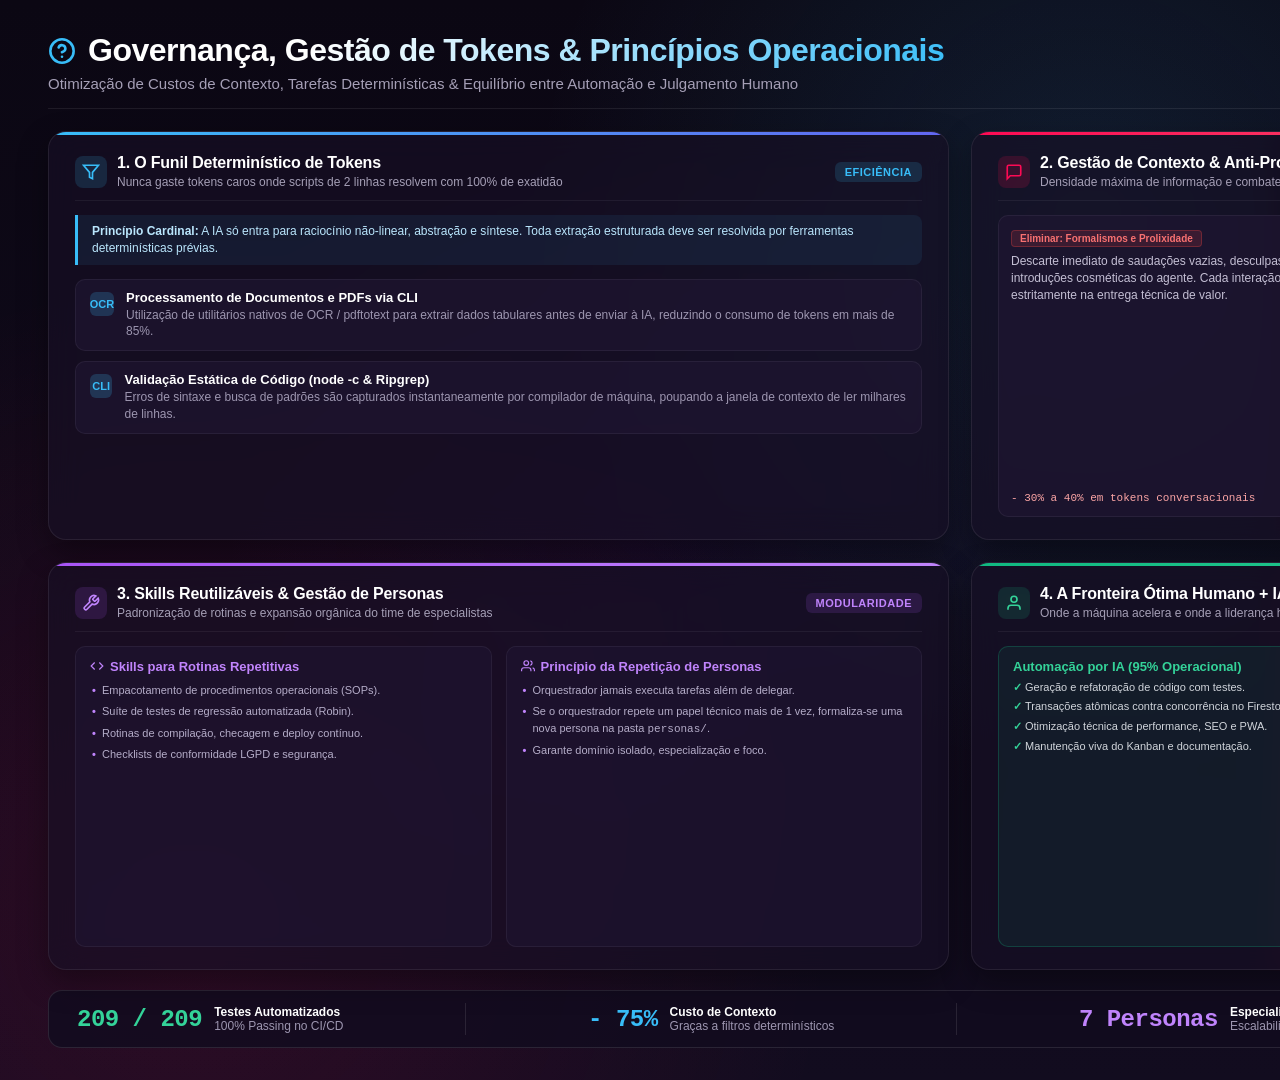
==== presentation/metodologia_ia_governanca.html @ 1270835e "docs(apresentacao): adiciona organograma e guia executivo da metodologia de agentes de IA" ====
<!DOCTYPE html>
<html lang="pt-BR">
<head>
  <meta charset="UTF-8">
  <meta name="viewport" content="width=1920, height=1080, initial-scale=1.0">
  <title>Governança e Eficiência de Tokens - Metodologia de IA</title>
  <style>
    * {
      margin: 0;
      padding: 0;
      box-sizing: border-box;
      -webkit-font-smoothing: antialiased;
    }

    body {
      width: 1920px;
      height: 1080px;
      background-color: #0b0713;
      background-image: 
        radial-gradient(circle at 85% 20%, rgba(56, 189, 248, 0.12) 0%, transparent 40%),
        radial-gradient(circle at 15% 85%, rgba(253, 10, 84, 0.12) 0%, transparent 45%),
        radial-gradient(circle at 50% 50%, rgba(121, 40, 202, 0.08) 0%, transparent 50%),
        linear-gradient(180deg, #0b0713 0%, #120c1f 100%);
      font-family: -apple-system, BlinkMacSystemFont, "Segoe UI", Roboto, "Helvetica Neue", Arial, sans-serif;
      color: #f1f0f5;
      overflow: hidden;
      display: flex;
      flex-direction: column;
      padding: 32px 48px;
    }

    /* HEADER */
    .header {
      display: flex;
      justify-content: space-between;
      align-items: flex-start;
      margin-bottom: 22px;
      border-bottom: 1px solid rgba(255, 255, 255, 0.08);
      padding-bottom: 16px;
    }

    .header-left h1 {
      font-size: 32px;
      font-weight: 800;
      letter-spacing: -0.5px;
      background: linear-gradient(135deg, #ffffff 30%, #38bdf8 100%);
      -webkit-background-clip: text;
      -webkit-text-fill-color: transparent;
      margin-bottom: 6px;
      display: flex;
      align-items: center;
      gap: 12px;
    }

    .header-left p {
      font-size: 15px;
      color: #a59fb6;
      font-weight: 500;
    }

    .header-badges {
      display: flex;
      gap: 10px;
    }

    .badge {
      padding: 6px 14px;
      border-radius: 9999px;
      font-size: 12px;
      font-weight: 700;
      letter-spacing: 0.5px;
      text-transform: uppercase;
      display: inline-flex;
      align-items: center;
      gap: 6px;
    }

    .badge-cyan {
      background: rgba(56, 189, 248, 0.15);
      color: #38bdf8;
      border: 1px solid rgba(56, 189, 248, 0.35);
    }

    .badge-amber {
      background: rgba(245, 158, 11, 0.15);
      color: #fbbf24;
      border: 1px solid rgba(245, 158, 11, 0.35);
    }

    .badge-emerald {
      background: rgba(16, 185, 129, 0.15);
      color: #34d399;
      border: 1px solid rgba(16, 185, 129, 0.35);
    }

    /* MAIN 4-QUADRANT GRID */
    .quadrant-grid {
      display: grid;
      grid-template-columns: 1fr 1fr;
      grid-template-rows: 1fr 1fr;
      gap: 22px;
      flex: 1;
      height: calc(1080px - 195px);
    }

    .card {
      background: rgba(23, 16, 38, 0.65);
      backdrop-filter: blur(16px);
      border: 1px solid rgba(255, 255, 255, 0.08);
      border-radius: 18px;
      padding: 22px 26px;
      display: flex;
      flex-direction: column;
      box-shadow: 0 12px 30px rgba(0, 0, 0, 0.35);
      position: relative;
      overflow: hidden;
    }

    .card::before {
      content: "";
      position: absolute;
      top: 0;
      left: 0;
      right: 0;
      height: 3px;
    }

    .card.q1::before { background: linear-gradient(90deg, #38BDF8, #6366F1); }
    .card.q2::before { background: linear-gradient(90deg, #FD0A54, #F57576); }
    .card.q3::before { background: linear-gradient(90deg, #A855F7, #C084FC); }
    .card.q4::before { background: linear-gradient(90deg, #10B981, #34D399); }

    .card-header-row {
      display: flex;
      align-items: center;
      justify-content: space-between;
      margin-bottom: 14px;
      padding-bottom: 10px;
      border-bottom: 1px solid rgba(255, 255, 255, 0.06);
    }

    .card-header-title {
      display: flex;
      align-items: center;
      gap: 10px;
    }

    .card-header-icon {
      width: 32px;
      height: 32px;
      border-radius: 8px;
      display: flex;
      align-items: center;
      justify-content: center;
    }

    .card-title-text h3 {
      font-size: 16px;
      font-weight: 800;
      color: #ffffff;
      letter-spacing: -0.2px;
    }

    .card-title-text span {
      font-size: 12px;
      color: #a59fb6;
      font-weight: 500;
    }

    .quadrant-pill {
      font-size: 11px;
      font-weight: 800;
      padding: 4px 10px;
      border-radius: 6px;
      text-transform: uppercase;
      letter-spacing: 0.5px;
    }

    /* QUADRANTE 1: FUNIL DETERMINÍSTICO */
    .pillar-rule-banner {
      background: rgba(56, 189, 248, 0.08);
      border-left: 3px solid #38BDF8;
      border-radius: 0 8px 8px 0;
      padding: 8px 14px;
      font-size: 12px;
      color: #bae6fd;
      margin-bottom: 14px;
      line-height: 1.4;
    }

    .cases-list {
      display: flex;
      flex-direction: column;
      gap: 10px;
      flex: 1;
    }

    .case-item {
      background: rgba(32, 22, 53, 0.6);
      border: 1px solid rgba(255, 255, 255, 0.06);
      border-radius: 10px;
      padding: 10px 14px;
      display: flex;
      align-items: flex-start;
      gap: 12px;
    }

    .case-icon-box {
      width: 24px;
      height: 24px;
      border-radius: 6px;
      background: rgba(56, 189, 248, 0.2);
      color: #38bdf8;
      display: flex;
      align-items: center;
      justify-content: center;
      font-size: 11px;
      font-weight: 800;
      margin-top: 2px;
    }

    .case-content strong {
      font-size: 13px;
      color: #ffffff;
      display: block;
      margin-bottom: 2px;
    }

    .case-content p {
      font-size: 12px;
      color: #9d96b0;
      line-height: 1.4;
    }

    /* QUADRANTE 2: ANTI-PROLIXIDADE */
    .density-grid {
      display: grid;
      grid-template-columns: 1fr 1fr;
      gap: 12px;
      flex: 1;
    }

    .density-box {
      background: rgba(32, 22, 53, 0.6);
      border: 1px solid rgba(255, 255, 255, 0.06);
      border-radius: 10px;
      padding: 12px;
      display: flex;
      flex-direction: column;
      justify-content: space-between;
    }

    .density-tag-bad {
      display: inline-block;
      font-size: 10px;
      font-weight: 800;
      color: #f87171;
      background: rgba(239, 68, 68, 0.15);
      border: 1px solid rgba(239, 68, 68, 0.3);
      padding: 2px 8px;
      border-radius: 4px;
      margin-bottom: 6px;
      width: fit-content;
    }

    .density-tag-good {
      display: inline-block;
      font-size: 10px;
      font-weight: 800;
      color: #34d399;
      background: rgba(16, 185, 129, 0.15);
      border: 1px solid rgba(16, 185, 129, 0.3);
      padding: 2px 8px;
      border-radius: 4px;
      margin-bottom: 6px;
      width: fit-content;
    }

    .density-desc {
      font-size: 12px;
      color: #c4bfd4;
      line-height: 1.4;
    }

    /* QUADRANTE 3: SKILLS & PERSONAS */
    .split-col-box {
      display: grid;
      grid-template-columns: 1fr 1fr;
      gap: 14px;
      flex: 1;
    }

    .sub-panel {
      background: rgba(30, 21, 50, 0.6);
      border: 1px solid rgba(255, 255, 255, 0.06);
      border-radius: 10px;
      padding: 12px 14px;
      display: flex;
      flex-direction: column;
    }

    .sub-panel-title {
      font-size: 13px;
      font-weight: 700;
      color: #c084fc;
      margin-bottom: 8px;
      display: flex;
      align-items: center;
      gap: 6px;
    }

    .sub-panel ul {
      list-style: none;
      font-size: 11px;
      color: #b5adc9;
      line-height: 1.5;
    }

    .sub-panel ul li {
      margin-bottom: 5px;
      position: relative;
      padding-left: 12px;
    }

    .sub-panel ul li::before {
      content: "•";
      position: absolute;
      left: 2px;
      color: #c084fc;
      font-weight: bold;
    }

    /* QUADRANTE 4: FRONTEIRA HUMANO + IA */
    .hitl-diagram {
      display: flex;
      gap: 12px;
      flex: 1;
    }

    .hitl-side {
      flex: 1;
      border-radius: 10px;
      padding: 12px 14px;
      display: flex;
      flex-direction: column;
    }

    .hitl-ia {
      background: rgba(16, 185, 129, 0.08);
      border: 1px solid rgba(16, 185, 129, 0.25);
    }

    .hitl-human {
      background: rgba(253, 10, 84, 0.08);
      border: 1px solid rgba(253, 10, 84, 0.25);
    }

    .hitl-title {
      font-size: 13px;
      font-weight: 800;
      margin-bottom: 6px;
      display: flex;
      align-items: center;
      gap: 6px;
    }

    .hitl-ia .hitl-title { color: #34d399; }
    .hitl-human .hitl-title { color: #ff4a80; }

    .hitl-bullets {
      list-style: none;
      font-size: 11px;
      line-height: 1.45;
      color: #d1d5db;
    }

    .hitl-bullets li {
      margin-bottom: 4px;
      padding-left: 12px;
      position: relative;
    }

    .hitl-ia .hitl-bullets li::before { content: "✓"; position: absolute; left: 0; color: #34d399; font-weight: bold; }
    .hitl-human .hitl-bullets li::before { content: "★"; position: absolute; left: 0; color: #ff4a80; font-weight: bold; }

    /* FOOTER METRICS BAR */
    .metrics-bar {
      margin-top: 20px;
      background: rgba(18, 12, 31, 0.85);
      border: 1px solid rgba(255, 255, 255, 0.1);
      border-radius: 14px;
      padding: 12px 28px;
      display: flex;
      justify-content: space-between;
      align-items: center;
    }

    .metric-item {
      display: flex;
      align-items: center;
      gap: 12px;
    }

    .metric-value {
      font-size: 24px;
      font-weight: 900;
      letter-spacing: -0.5px;
      font-family: ui-monospace, "SF Mono", Consolas, monospace;
    }

    .metric-label {
      font-size: 12px;
      color: #9d96b0;
      line-height: 1.2;
    }

    .metric-label strong {
      display: block;
      color: #ffffff;
      font-size: 12px;
    }

    .metric-divider {
      width: 1px;
      height: 32px;
      background: rgba(255, 255, 255, 0.1);
    }
  </style>
</head>
<body>

  <!-- HEADER -->
  <header class="header">
    <div class="header-left">
      <h1>
        <svg width="28" height="28" viewBox="0 0 24 24" fill="none" stroke="#38BDF8" stroke-width="2.2" stroke-linecap="round" stroke-linejoin="round">
          <circle cx="12" cy="12" r="10"></circle>
          <path d="M9.09 9a3 3 0 0 1 5.83 1c0 2-3 3-3 3"></path>
          <line x1="12" y1="17" x2="12.01" y2="17"></line>
        </svg>
        Governança, Gestão de Tokens & Princípios Operacionais
      </h1>
      <p>Otimização de Custos de Contexto, Tarefas Determinísticas & Equilíbrio entre Automação e Julgamento Humano</p>
    </div>
    <div class="header-badges">
      <span class="badge badge-cyan">Deterministic First</span>
      <span class="badge badge-amber">Token Economy</span>
      <span class="badge badge-emerald">Human-in-the-Loop</span>
    </div>
  </header>

  <!-- 4 QUADRANTES -->
  <main class="quadrant-grid">

    <!-- QUADRANTE 1: FUNIL DETERMINÍSTICO -->
    <section class="card q1">
      <div class="card-header-row">
        <div class="card-header-title">
          <div class="card-header-icon" style="background: rgba(56, 189, 248, 0.15); color: #38bdf8;">
            <svg width="18" height="18" viewBox="0 0 24 24" fill="none" stroke="currentColor" stroke-width="2.2"><polygon points="22 3 2 3 10 12.46 10 19 14 21 14 12.46 22 3"></polygon></svg>
          </div>
          <div class="card-title-text">
            <h3>1. O Funil Determinístico de Tokens</h3>
            <span>Nunca gaste tokens caros onde scripts de 2 linhas resolvem com 100% de exatidão</span>
          </div>
        </div>
        <span class="quadrant-pill" style="background: rgba(56, 189, 248, 0.15); color: #38bdf8;">Eficiência</span>
      </div>

      <div class="pillar-rule-banner">
        <strong>Princípio Cardinal:</strong> A IA só entra para raciocínio não-linear, abstração e síntese. Toda extração estruturada deve ser resolvida por ferramentas determinísticas prévias.
      </div>

      <div class="cases-list">
        <div class="case-item">
          <div class="case-icon-box">OCR</div>
          <div class="case-content">
            <strong>Processamento de Documentos e PDFs via CLI</strong>
            <p>Utilização de utilitários nativos de OCR / pdftotext para extrair dados tabulares antes de enviar à IA, reduzindo o consumo de tokens em mais de 85%.</p>
          </div>
        </div>

        <div class="case-item">
          <div class="case-icon-box">CLI</div>
          <div class="case-content">
            <strong>Validação Estática de Código (node -c & Ripgrep)</strong>
            <p>Erros de sintaxe e busca de padrões são capturados instantaneamente por compilador de máquina, poupando a janela de contexto de ler milhares de linhas.</p>
          </div>
        </div>
      </div>
    </section>

    <!-- QUADRANTE 2: ANTI-PROLIXIDADE E ECONOMIA DE CONTEXTO -->
    <section class="card q2">
      <div class="card-header-row">
        <div class="card-header-title">
          <div class="card-header-icon" style="background: rgba(253, 10, 84, 0.15); color: #FD0A54;">
            <svg width="18" height="18" viewBox="0 0 24 24" fill="none" stroke="currentColor" stroke-width="2.2"><path d="M21 15a2 2 0 0 1-2 2H7l-4 4V5a2 2 0 0 1 2-2h14a2 2 0 0 1 2 2z"></path></svg>
          </div>
          <div class="card-title-text">
            <h3>2. Gestão de Contexto & Anti-Prolixidade</h3>
            <span>Densidade máxima de informação e combate à entropia na janela de trabalho</span>
          </div>
        </div>
        <span class="quadrant-pill" style="background: rgba(253, 10, 84, 0.15); color: #ff4a80;">Qualidade</span>
      </div>

      <div class="density-grid">
        <div class="density-box">
          <div>
            <span class="density-tag-bad">Eliminar: Formalismos e Prolixidade</span>
            <div class="density-desc">
              Descarte imediato de saudações vazias, desculpas prolixas e introduções cosméticas do agente. Cada interação deve focar estritamente na entrega técnica de valor.
            </div>
          </div>
          <div style="font-size: 11px; color: #fca5a5; font-family: monospace; margin-top: 6px;">
            - 30% a 40% em tokens conversacionais
          </div>
        </div>

        <div class="density-box">
          <div>
            <span class="density-tag-good">Adotar: Comunicação por Contratos</span>
            <div class="density-desc">
              Respostas orientadas a diffs pontuais, schemas JSON estritos e checklists de aceitação. Reduz alucinações e acelera o ciclo de inspeção e merge do código.
            </div>
          </div>
          <div style="font-size: 11px; color: #6ee7b7; font-family: monospace; margin-top: 6px;">
            + 100% de clareza e rastreabilidade
          </div>
        </div>
      </div>
    </section>

    <!-- QUADRANTE 3: SKILLS REUTILIZÁVEIS E GESTÃO ORGÂNICA DE PERSONAS -->
    <section class="card q3">
      <div class="card-header-row">
        <div class="card-header-title">
          <div class="card-header-icon" style="background: rgba(168, 85, 247, 0.15); color: #c084fc;">
            <svg width="18" height="18" viewBox="0 0 24 24" fill="none" stroke="currentColor" stroke-width="2.2"><path d="M14.7 6.3a1 1 0 0 0 0 1.4l1.6 1.6a1 1 0 0 0 1.4 0l3.77-3.77a6 6 0 0 1-7.94 7.94l-6.91 6.91a2.12 2.12 0 0 1-3-3l6.91-6.91a6 6 0 0 1 7.94-7.94l-3.76 3.76z"></path></svg>
          </div>
          <div class="card-title-text">
            <h3>3. Skills Reutilizáveis & Gestão de Personas</h3>
            <span>Padronização de rotinas e expansão orgânica do time de especialistas</span>
          </div>
        </div>
        <span class="quadrant-pill" style="background: rgba(168, 85, 247, 0.15); color: #c084fc;">Modularidade</span>
      </div>

      <div class="split-col-box">
        <div class="sub-panel">
          <div class="sub-panel-title">
            <svg width="14" height="14" viewBox="0 0 24 24" fill="none" stroke="currentColor" stroke-width="2"><polyline points="16 18 22 12 16 6"></polyline><polyline points="8 6 2 12 8 18"></polyline></svg>
            Skills para Rotinas Repetitivas
          </div>
          <ul>
            <li>Empacotamento de procedimentos operacionais (SOPs).</li>
            <li>Suíte de testes de regressão automatizada (Robin).</li>
            <li>Rotinas de compilação, checagem e deploy contínuo.</li>
            <li>Checklists de conformidade LGPD e segurança.</li>
          </ul>
        </div>

        <div class="sub-panel">
          <div class="sub-panel-title">
            <svg width="14" height="14" viewBox="0 0 24 24" fill="none" stroke="currentColor" stroke-width="2"><path d="M17 21v-2a4 4 0 0 0-4-4H5a4 4 0 0 0-4 4v2"></path><circle cx="9" cy="7" r="4"></circle><path d="M23 21v-2a4 4 0 0 0-3-3.87"></path><path d="M16 3.13a4 4 0 0 1 0 7.75"></path></svg>
            Princípio da Repetição de Personas
          </div>
          <ul>
            <li>Orquestrador jamais executa tarefas além de delegar.</li>
            <li>Se o orquestrador repete um papel técnico mais de 1 vez, formaliza-se uma nova persona na pasta <code>personas/</code>.</li>
            <li>Garante domínio isolado, especialização e foco.</li>
          </ul>
        </div>
      </div>
    </section>

    <!-- QUADRANTE 4: FRONTEIRA HUMANO + IA -->
    <section class="card q4">
      <div class="card-header-row">
        <div class="card-header-title">
          <div class="card-header-icon" style="background: rgba(16, 185, 129, 0.15); color: #34d399;">
            <svg width="18" height="18" viewBox="0 0 24 24" fill="none" stroke="currentColor" stroke-width="2.2"><path d="M20 21v-2a4 4 0 0 0-4-4H8a4 4 0 0 0-4 4v2"></path><circle cx="12" cy="7" r="4"></circle></svg>
          </div>
          <div class="card-title-text">
            <h3>4. A Fronteira Ótima Humano + IA</h3>
            <span>Onde a máquina acelera e onde a liderança humana é insubstituível</span>
          </div>
        </div>
        <span class="quadrant-pill" style="background: rgba(16, 185, 129, 0.15); color: #34d399;">Equilíbrio</span>
      </div>

      <div class="hitl-diagram">
        <div class="hitl-side hitl-ia">
          <div class="hitl-title">Automação por IA (95% Operacional)</div>
          <ul class="hitl-bullets">
            <li>Geração e refatoração de código com testes.</li>
            <li>Transações atômicas contra concorrência no Firestore.</li>
            <li>Otimização técnica de performance, SEO e PWA.</li>
            <li>Manutenção viva do Kanban e documentação.</li>
          </ul>
        </div>

        <div class="hitl-side hitl-human">
          <div class="hitl-title">Liderança Humana (Juízo Crítico & Design)</div>
          <ul class="hitl-bullets">
            <li><strong>Inspeção Visual Humana</strong>: em vez de gastar tokens caros com visão de tela a todo momento, o tempo ganho é usado para o humano validar o design.</li>
            <li>Curadoria estética fina e sensibilidade de marca autoral.</li>
            <li>Definição da estratégia de negócio e prioridades do Kanban.</li>
          </ul>
        </div>
      </div>
    </section>

  </main>

  <!-- METRICS FOOTER -->
  <footer class="metrics-bar">
    <div class="metric-item">
      <div class="metric-value" style="color: #34d399;">209 / 209</div>
      <div class="metric-label">
        <strong>Testes Automatizados</strong>
        100% Passing no CI/CD
      </div>
    </div>

    <div class="metric-divider"></div>

    <div class="metric-item">
      <div class="metric-value" style="color: #38bdf8;">- 75%</div>
      <div class="metric-label">
        <strong>Custo de Contexto</strong>
        Graças a filtros determinísticos
      </div>
    </div>

    <div class="metric-divider"></div>

    <div class="metric-item">
      <div class="metric-value" style="color: #c084fc;">7 Personas</div>
      <div class="metric-label">
        <strong>Especialistas Modulares</strong>
        Escalabilidade sob demanda
      </div>
    </div>

    <div class="metric-divider"></div>

    <div class="metric-item">
      <div class="metric-value" style="color: #ff4a80;">ZERO</div>
      <div class="metric-label">
        <strong>Regressões em Produção</strong>
        Deploy seguro no Firebase
      </div>
    </div>
  </footer>

</body>
</html>
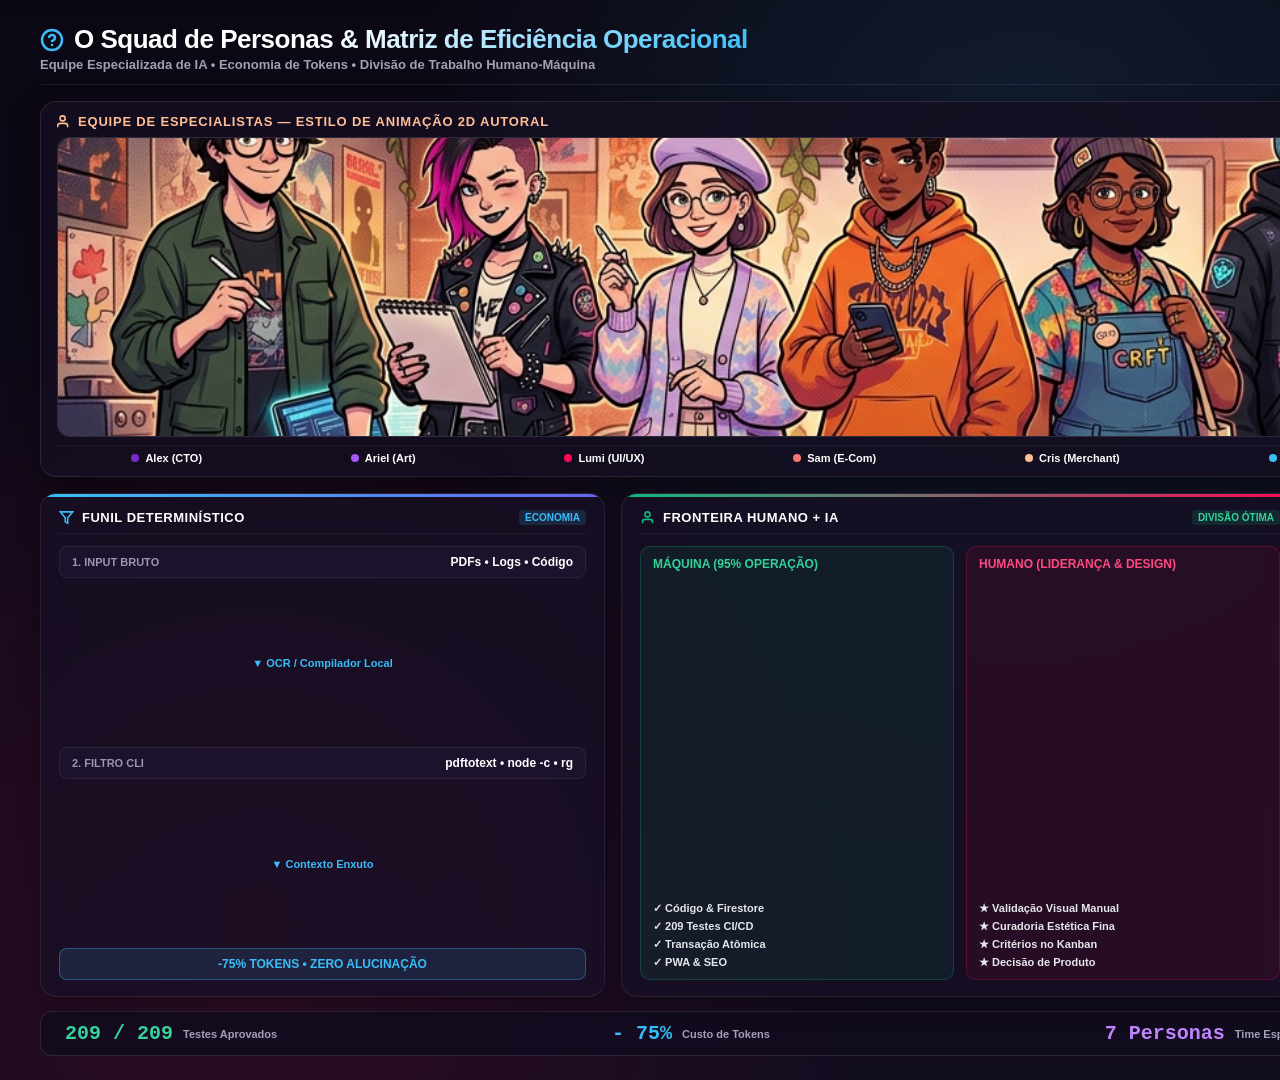
==== commit 45fabd36: "style(apresentacao): refatora pranchas visuais com avatares 2d, pipeline de acoes e texto reduzido a" ====
--- a/presentation/metodologia_ia_governanca.html
+++ b/presentation/metodologia_ia_governanca.html
@@ -3,7 +3,7 @@
 <head>
   <meta charset="UTF-8">
   <meta name="viewport" content="width=1920, height=1080, initial-scale=1.0">
-  <title>Governança e Eficiência de Tokens - Metodologia de IA</title>
+  <title>Squad de Personas e Matriz de Eficiência - JEZ Collections</title>
   <style>
     * {
       margin: 0;
@@ -17,45 +17,44 @@
       height: 1080px;
       background-color: #0b0713;
       background-image: 
-        radial-gradient(circle at 85% 20%, rgba(56, 189, 248, 0.12) 0%, transparent 40%),
-        radial-gradient(circle at 15% 85%, rgba(253, 10, 84, 0.12) 0%, transparent 45%),
-        radial-gradient(circle at 50% 50%, rgba(121, 40, 202, 0.08) 0%, transparent 50%),
+        radial-gradient(circle at 80% 15%, rgba(56, 189, 248, 0.12) 0%, transparent 45%),
+        radial-gradient(circle at 20% 85%, rgba(253, 10, 84, 0.12) 0%, transparent 45%),
         linear-gradient(180deg, #0b0713 0%, #120c1f 100%);
-      font-family: -apple-system, BlinkMacSystemFont, "Segoe UI", Roboto, "Helvetica Neue", Arial, sans-serif;
+      font-family: -apple-system, BlinkMacSystemFont, "Segoe UI", Roboto, sans-serif;
       color: #f1f0f5;
       overflow: hidden;
       display: flex;
       flex-direction: column;
-      padding: 32px 48px;
+      padding: 24px 40px;
     }
 
     /* HEADER */
     .header {
       display: flex;
       justify-content: space-between;
-      align-items: flex-start;
-      margin-bottom: 22px;
+      align-items: center;
+      margin-bottom: 16px;
       border-bottom: 1px solid rgba(255, 255, 255, 0.08);
-      padding-bottom: 16px;
-    }
-
-    .header-left h1 {
-      font-size: 32px;
-      font-weight: 800;
+      padding-bottom: 12px;
+    }
+
+    .header-title-wrap h1 {
+      font-size: 26px;
+      font-weight: 900;
       letter-spacing: -0.5px;
-      background: linear-gradient(135deg, #ffffff 30%, #38bdf8 100%);
+      background: linear-gradient(135deg, #ffffff 40%, #38bdf8 100%);
       -webkit-background-clip: text;
       -webkit-text-fill-color: transparent;
-      margin-bottom: 6px;
-      display: flex;
-      align-items: center;
-      gap: 12px;
-    }
-
-    .header-left p {
-      font-size: 15px;
+      display: flex;
+      align-items: center;
+      gap: 10px;
+    }
+
+    .header-title-wrap p {
+      font-size: 13px;
       color: #a59fb6;
-      font-weight: 500;
+      font-weight: 600;
+      margin-top: 2px;
     }
 
     .header-badges {
@@ -63,60 +62,113 @@
       gap: 10px;
     }
 
-    .badge {
-      padding: 6px 14px;
-      border-radius: 9999px;
-      font-size: 12px;
-      font-weight: 700;
+    .pill {
+      padding: 5px 12px;
+      border-radius: 999px;
+      font-size: 11px;
+      font-weight: 800;
+      text-transform: uppercase;
       letter-spacing: 0.5px;
+    }
+
+    .pill-cyan { background: rgba(56, 189, 248, 0.15); color: #38bdf8; border: 1px solid rgba(56, 189, 248, 0.35); }
+    .pill-magenta { background: rgba(253, 10, 84, 0.15); color: #ff4a80; border: 1px solid rgba(253, 10, 84, 0.35); }
+    .pill-emerald { background: rgba(16, 185, 129, 0.15); color: #34d399; border: 1px solid rgba(16, 185, 129, 0.35); }
+
+    /* SEÇÃO 1: BANNER DO SQUAD 2D (PARTE SUPERIOR) */
+    .squad-banner-card {
+      background: rgba(20, 14, 33, 0.8);
+      border: 1px solid rgba(255, 255, 255, 0.1);
+      border-radius: 16px;
+      padding: 12px 16px;
+      margin-bottom: 16px;
+      display: flex;
+      flex-direction: column;
+      box-shadow: 0 10px 30px rgba(0, 0, 0, 0.4);
+      position: relative;
+    }
+
+    .squad-banner-top {
+      display: flex;
+      justify-content: space-between;
+      align-items: center;
+      margin-bottom: 8px;
+    }
+
+    .squad-banner-title {
+      font-size: 13px;
+      font-weight: 800;
       text-transform: uppercase;
-      display: inline-flex;
+      letter-spacing: 0.8px;
+      color: #febf97;
+      display: flex;
       align-items: center;
       gap: 6px;
     }
 
-    .badge-cyan {
-      background: rgba(56, 189, 248, 0.15);
-      color: #38bdf8;
-      border: 1px solid rgba(56, 189, 248, 0.35);
-    }
-
-    .badge-amber {
-      background: rgba(245, 158, 11, 0.15);
-      color: #fbbf24;
-      border: 1px solid rgba(245, 158, 11, 0.35);
-    }
-
-    .badge-emerald {
-      background: rgba(16, 185, 129, 0.15);
-      color: #34d399;
-      border: 1px solid rgba(16, 185, 129, 0.35);
-    }
-
-    /* MAIN 4-QUADRANT GRID */
-    .quadrant-grid {
+    .squad-art-frame {
+      width: 100%;
+      height: 300px;
+      border-radius: 12px;
+      overflow: hidden;
+      position: relative;
+      border: 1px solid rgba(255, 255, 255, 0.12);
+      box-shadow: inset 0 0 20px rgba(0, 0, 0, 0.8);
+    }
+
+    .squad-art-img {
+      width: 100%;
+      height: 100%;
+      object-fit: cover;
+      object-position: center 30%;
+    }
+
+    .squad-badges-row {
+      display: flex;
+      justify-content: space-around;
+      margin-top: 8px;
+      padding-top: 6px;
+      border-top: 1px solid rgba(255, 255, 255, 0.06);
+    }
+
+    .persona-pill-tag {
+      font-size: 11px;
+      font-weight: 800;
+      color: #ffffff;
+      display: flex;
+      align-items: center;
+      gap: 6px;
+    }
+
+    .dot {
+      width: 8px;
+      height: 8px;
+      border-radius: 50%;
+    }
+
+    /* SEÇÃO 2: MATRIZ DE EFICIÊNCIA (3 BLOCOS VISUAIS NA BASE) */
+    .bottom-grid {
       display: grid;
-      grid-template-columns: 1fr 1fr;
-      grid-template-rows: 1fr 1fr;
-      gap: 22px;
+      grid-template-columns: 1fr 1.2fr 1fr;
+      gap: 16px;
       flex: 1;
-      height: calc(1080px - 195px);
-    }
-
-    .card {
-      background: rgba(23, 16, 38, 0.65);
-      backdrop-filter: blur(16px);
+      height: calc(1080px - 510px);
+    }
+
+    .matriz-card {
+      background: rgba(23, 16, 38, 0.7);
+      backdrop-filter: blur(14px);
       border: 1px solid rgba(255, 255, 255, 0.08);
-      border-radius: 18px;
-      padding: 22px 26px;
-      display: flex;
-      flex-direction: column;
-      box-shadow: 0 12px 30px rgba(0, 0, 0, 0.35);
+      border-radius: 16px;
+      padding: 16px 18px;
+      display: flex;
+      flex-direction: column;
+      box-shadow: 0 8px 24px rgba(0, 0, 0, 0.3);
       position: relative;
       overflow: hidden;
     }
 
-    .card::before {
+    .matriz-card::before {
       content: "";
       position: absolute;
       top: 0;
@@ -125,271 +177,202 @@
       height: 3px;
     }
 
-    .card.q1::before { background: linear-gradient(90deg, #38BDF8, #6366F1); }
-    .card.q2::before { background: linear-gradient(90deg, #FD0A54, #F57576); }
-    .card.q3::before { background: linear-gradient(90deg, #A855F7, #C084FC); }
-    .card.q4::before { background: linear-gradient(90deg, #10B981, #34D399); }
-
-    .card-header-row {
-      display: flex;
-      align-items: center;
-      justify-content: space-between;
-      margin-bottom: 14px;
-      padding-bottom: 10px;
+    .card-funnel::before { background: linear-gradient(90deg, #38BDF8, #6366F1); }
+    .card-hitl::before { background: linear-gradient(90deg, #10B981, #FD0A54); }
+    .card-rule::before { background: linear-gradient(90deg, #A855F7, #FEBF97); }
+
+    .matriz-card-header {
+      display: flex;
+      justify-content: space-between;
+      align-items: center;
+      margin-bottom: 12px;
+      padding-bottom: 8px;
       border-bottom: 1px solid rgba(255, 255, 255, 0.06);
     }
 
-    .card-header-title {
-      display: flex;
-      align-items: center;
-      gap: 10px;
-    }
-
-    .card-header-icon {
-      width: 32px;
-      height: 32px;
-      border-radius: 8px;
-      display: flex;
-      align-items: center;
-      justify-content: center;
-    }
-
-    .card-title-text h3 {
-      font-size: 16px;
-      font-weight: 800;
-      color: #ffffff;
-      letter-spacing: -0.2px;
-    }
-
-    .card-title-text span {
-      font-size: 12px;
-      color: #a59fb6;
-      font-weight: 500;
-    }
-
-    .quadrant-pill {
-      font-size: 11px;
-      font-weight: 800;
-      padding: 4px 10px;
-      border-radius: 6px;
+    .matriz-card-title {
+      font-size: 13px;
+      font-weight: 800;
       text-transform: uppercase;
       letter-spacing: 0.5px;
-    }
-
-    /* QUADRANTE 1: FUNIL DETERMINÍSTICO */
-    .pillar-rule-banner {
-      background: rgba(56, 189, 248, 0.08);
-      border-left: 3px solid #38BDF8;
-      border-radius: 0 8px 8px 0;
-      padding: 8px 14px;
+      color: #ffffff;
+      display: flex;
+      align-items: center;
+      gap: 8px;
+    }
+
+    /* BLOCO 1: FUNIL DETERMINÍSTICO */
+    .funnel-steps {
+      display: flex;
+      flex-direction: column;
+      gap: 8px;
+      flex: 1;
+      justify-content: space-between;
+    }
+
+    .funnel-stage {
+      background: rgba(32, 22, 53, 0.6);
+      border: 1px solid rgba(255, 255, 255, 0.07);
+      border-radius: 8px;
+      padding: 8px 12px;
+      display: flex;
+      align-items: center;
+      justify-content: space-between;
+    }
+
+    .funnel-stage-label {
+      font-size: 11px;
+      font-weight: 800;
+      color: #9d96b0;
+      text-transform: uppercase;
+    }
+
+    .funnel-stage-value {
       font-size: 12px;
-      color: #bae6fd;
-      margin-bottom: 14px;
-      line-height: 1.4;
-    }
-
-    .cases-list {
-      display: flex;
-      flex-direction: column;
-      gap: 10px;
-      flex: 1;
-    }
-
-    .case-item {
-      background: rgba(32, 22, 53, 0.6);
-      border: 1px solid rgba(255, 255, 255, 0.06);
-      border-radius: 10px;
-      padding: 10px 14px;
-      display: flex;
-      align-items: flex-start;
-      gap: 12px;
-    }
-
-    .case-icon-box {
-      width: 24px;
-      height: 24px;
-      border-radius: 6px;
-      background: rgba(56, 189, 248, 0.2);
+      font-weight: 700;
+      color: #ffffff;
+      display: flex;
+      align-items: center;
+      gap: 6px;
+    }
+
+    .funnel-arrow-down {
+      display: flex;
+      align-items: center;
+      justify-content: center;
+      color: #38BDF8;
+      font-size: 11px;
+      font-weight: 900;
+      margin: -4px 0;
+    }
+
+    .funnel-result-box {
+      background: rgba(56, 189, 248, 0.12);
+      border: 1px solid rgba(56, 189, 248, 0.35);
+      border-radius: 8px;
+      padding: 8px 10px;
+      text-align: center;
+      font-size: 12px;
+      font-weight: 800;
       color: #38bdf8;
-      display: flex;
-      align-items: center;
-      justify-content: center;
-      font-size: 11px;
-      font-weight: 800;
-      margin-top: 2px;
-    }
-
-    .case-content strong {
-      font-size: 13px;
-      color: #ffffff;
-      display: block;
-      margin-bottom: 2px;
-    }
-
-    .case-content p {
-      font-size: 12px;
-      color: #9d96b0;
-      line-height: 1.4;
-    }
-
-    /* QUADRANTE 2: ANTI-PROLIXIDADE */
-    .density-grid {
+    }
+
+    /* BLOCO 2: FRONTEIRA HUMANO + IA */
+    .hitl-split-box {
       display: grid;
       grid-template-columns: 1fr 1fr;
       gap: 12px;
       flex: 1;
     }
 
-    .density-box {
-      background: rgba(32, 22, 53, 0.6);
-      border: 1px solid rgba(255, 255, 255, 0.06);
+    .hitl-col {
       border-radius: 10px;
-      padding: 12px;
-      display: flex;
-      flex-direction: column;
-      justify-content: space-between;
-    }
-
-    .density-tag-bad {
-      display: inline-block;
-      font-size: 10px;
-      font-weight: 800;
-      color: #f87171;
-      background: rgba(239, 68, 68, 0.15);
-      border: 1px solid rgba(239, 68, 68, 0.3);
-      padding: 2px 8px;
-      border-radius: 4px;
-      margin-bottom: 6px;
-      width: fit-content;
-    }
-
-    .density-tag-good {
-      display: inline-block;
-      font-size: 10px;
-      font-weight: 800;
-      color: #34d399;
-      background: rgba(16, 185, 129, 0.15);
-      border: 1px solid rgba(16, 185, 129, 0.3);
-      padding: 2px 8px;
-      border-radius: 4px;
-      margin-bottom: 6px;
-      width: fit-content;
-    }
-
-    .density-desc {
-      font-size: 12px;
-      color: #c4bfd4;
-      line-height: 1.4;
-    }
-
-    /* QUADRANTE 3: SKILLS & PERSONAS */
-    .split-col-box {
-      display: grid;
-      grid-template-columns: 1fr 1fr;
-      gap: 14px;
-      flex: 1;
-    }
-
-    .sub-panel {
-      background: rgba(30, 21, 50, 0.6);
-      border: 1px solid rgba(255, 255, 255, 0.06);
-      border-radius: 10px;
-      padding: 12px 14px;
-      display: flex;
-      flex-direction: column;
-    }
-
-    .sub-panel-title {
-      font-size: 13px;
-      font-weight: 700;
-      color: #c084fc;
-      margin-bottom: 8px;
-      display: flex;
-      align-items: center;
-      gap: 6px;
-    }
-
-    .sub-panel ul {
-      list-style: none;
-      font-size: 11px;
-      color: #b5adc9;
-      line-height: 1.5;
-    }
-
-    .sub-panel ul li {
-      margin-bottom: 5px;
-      position: relative;
-      padding-left: 12px;
-    }
-
-    .sub-panel ul li::before {
-      content: "•";
-      position: absolute;
-      left: 2px;
-      color: #c084fc;
-      font-weight: bold;
-    }
-
-    /* QUADRANTE 4: FRONTEIRA HUMANO + IA */
-    .hitl-diagram {
-      display: flex;
-      gap: 12px;
-      flex: 1;
-    }
-
-    .hitl-side {
-      flex: 1;
-      border-radius: 10px;
-      padding: 12px 14px;
-      display: flex;
-      flex-direction: column;
-    }
-
-    .hitl-ia {
+      padding: 10px 12px;
+      display: flex;
+      flex-direction: column;
+      justify-content: space-between;
+    }
+
+    .hitl-col-ia {
       background: rgba(16, 185, 129, 0.08);
       border: 1px solid rgba(16, 185, 129, 0.25);
     }
 
-    .hitl-human {
+    .hitl-col-human {
       background: rgba(253, 10, 84, 0.08);
       border: 1px solid rgba(253, 10, 84, 0.25);
     }
 
-    .hitl-title {
-      font-size: 13px;
-      font-weight: 800;
+    .hitl-col-header {
+      font-size: 12px;
+      font-weight: 800;
+      text-transform: uppercase;
       margin-bottom: 6px;
       display: flex;
       align-items: center;
       gap: 6px;
     }
 
-    .hitl-ia .hitl-title { color: #34d399; }
-    .hitl-human .hitl-title { color: #ff4a80; }
-
-    .hitl-bullets {
+    .hitl-col-ia .hitl-col-header { color: #34d399; }
+    .hitl-col-human .hitl-col-header { color: #ff4a80; }
+
+    .hitl-micro-list {
       list-style: none;
-      font-size: 11px;
-      line-height: 1.45;
-      color: #d1d5db;
-    }
-
-    .hitl-bullets li {
-      margin-bottom: 4px;
-      padding-left: 12px;
-      position: relative;
-    }
-
-    .hitl-ia .hitl-bullets li::before { content: "✓"; position: absolute; left: 0; color: #34d399; font-weight: bold; }
-    .hitl-human .hitl-bullets li::before { content: "★"; position: absolute; left: 0; color: #ff4a80; font-weight: bold; }
-
-    /* FOOTER METRICS BAR */
+      display: flex;
+      flex-direction: column;
+      gap: 5px;
+      font-size: 11px;
+      color: #e5e7eb;
+      font-weight: 600;
+    }
+
+    .hitl-micro-list li {
+      display: flex;
+      align-items: center;
+      gap: 6px;
+    }
+
+    /* BLOCO 3: REGRA DA REPETIÇÃO & SKILLS */
+    .rule-decision-tree {
+      display: flex;
+      flex-direction: column;
+      gap: 8px;
+      flex: 1;
+      justify-content: space-between;
+    }
+
+    .decision-question-box {
+      background: rgba(168, 85, 247, 0.12);
+      border: 1px solid rgba(168, 85, 247, 0.35);
+      border-radius: 8px;
+      padding: 8px 12px;
+      text-align: center;
+      font-size: 12px;
+      font-weight: 800;
+      color: #e9d5ff;
+    }
+
+    .decision-branches {
+      display: flex;
+      gap: 10px;
+    }
+
+    .branch-box {
+      flex: 1;
+      background: rgba(32, 22, 53, 0.6);
+      border: 1px solid rgba(255, 255, 255, 0.08);
+      border-radius: 8px;
+      padding: 8px 10px;
+      display: flex;
+      flex-direction: column;
+      gap: 4px;
+    }
+
+    .branch-tag {
+      font-size: 10px;
+      font-weight: 800;
+      padding: 2px 6px;
+      border-radius: 4px;
+      width: fit-content;
+    }
+
+    .branch-tag-no { background: rgba(255, 255, 255, 0.1); color: #ccc; }
+    .branch-tag-yes { background: rgba(253, 10, 84, 0.25); color: #ff4a80; }
+
+    .branch-action {
+      font-size: 11px;
+      font-weight: 700;
+      color: #ffffff;
+      line-height: 1.3;
+    }
+
+    /* METRICS FOOTER */
     .metrics-bar {
-      margin-top: 20px;
+      margin-top: 14px;
       background: rgba(18, 12, 31, 0.85);
       border: 1px solid rgba(255, 255, 255, 0.1);
-      border-radius: 14px;
-      padding: 12px 28px;
+      border-radius: 12px;
+      padding: 10px 24px;
       display: flex;
       justify-content: space-between;
       align-items: center;
@@ -398,32 +381,19 @@
     .metric-item {
       display: flex;
       align-items: center;
-      gap: 12px;
+      gap: 10px;
     }
 
     .metric-value {
-      font-size: 24px;
+      font-size: 20px;
       font-weight: 900;
-      letter-spacing: -0.5px;
-      font-family: ui-monospace, "SF Mono", Consolas, monospace;
+      font-family: ui-monospace, Consolas, monospace;
     }
 
     .metric-label {
-      font-size: 12px;
-      color: #9d96b0;
-      line-height: 1.2;
-    }
-
-    .metric-label strong {
-      display: block;
-      color: #ffffff;
-      font-size: 12px;
-    }
-
-    .metric-divider {
-      width: 1px;
-      height: 32px;
-      background: rgba(255, 255, 255, 0.1);
+      font-size: 11px;
+      color: #a59fb6;
+      font-weight: 700;
     }
   </style>
 </head>
@@ -431,227 +401,156 @@
 
   <!-- HEADER -->
   <header class="header">
-    <div class="header-left">
+    <div class="header-title-wrap">
       <h1>
-        <svg width="28" height="28" viewBox="0 0 24 24" fill="none" stroke="#38BDF8" stroke-width="2.2" stroke-linecap="round" stroke-linejoin="round">
+        <svg width="24" height="24" viewBox="0 0 24 24" fill="none" stroke="#38BDF8" stroke-width="2.5" stroke-linecap="round" stroke-linejoin="round">
           <circle cx="12" cy="12" r="10"></circle>
           <path d="M9.09 9a3 3 0 0 1 5.83 1c0 2-3 3-3 3"></path>
           <line x1="12" y1="17" x2="12.01" y2="17"></line>
         </svg>
-        Governança, Gestão de Tokens & Princípios Operacionais
+        O Squad de Personas & Matriz de Eficiência Operacional
       </h1>
-      <p>Otimização de Custos de Contexto, Tarefas Determinísticas & Equilíbrio entre Automação e Julgamento Humano</p>
+      <p>Equipe Especializada de IA • Economia de Tokens • Divisão de Trabalho Humano-Máquina</p>
     </div>
     <div class="header-badges">
-      <span class="badge badge-cyan">Deterministic First</span>
-      <span class="badge badge-amber">Token Economy</span>
-      <span class="badge badge-emerald">Human-in-the-Loop</span>
+      <span class="pill pill-cyan">Deterministic First</span>
+      <span class="pill pill-magenta">Orquestrador Leve</span>
+      <span class="pill pill-emerald">Human-in-the-Loop</span>
     </div>
   </header>
 
-  <!-- 4 QUADRANTES -->
-  <main class="quadrant-grid">
-
-    <!-- QUADRANTE 1: FUNIL DETERMINÍSTICO -->
-    <section class="card q1">
-      <div class="card-header-row">
-        <div class="card-header-title">
-          <div class="card-header-icon" style="background: rgba(56, 189, 248, 0.15); color: #38bdf8;">
-            <svg width="18" height="18" viewBox="0 0 24 24" fill="none" stroke="currentColor" stroke-width="2.2"><polygon points="22 3 2 3 10 12.46 10 19 14 21 14 12.46 22 3"></polygon></svg>
+  <!-- 1. BANNER DO SQUAD 2D -->
+  <section class="squad-banner-card">
+    <div class="squad-banner-top">
+      <span class="squad-banner-title">
+        <svg width="15" height="15" viewBox="0 0 24 24" fill="none" stroke="currentColor" stroke-width="2.5"><path d="M17 21v-2a4 4 0 0 0-4-4H5a4 4 0 0 0-4 4v2"></path><circle cx="9" cy="7" r="4"></circle></svg>
+        Equipe de Especialistas — Estilo de Animação 2D Autoral
+      </span>
+      <span style="font-size: 11px; color: #a59fb6; font-weight: 600;">Diretório /personas • Perfis Descolados & Alternativos</span>
+    </div>
+    <div class="squad-art-frame">
+      <img src="personas_squad_art.jpg" alt="Squad de Personas 2D" class="squad-art-img">
+    </div>
+    <div class="squad-badges-row">
+      <div class="persona-pill-tag"><span class="dot" style="background: #7928CA;"></span>Alex (CTO)</div>
+      <div class="persona-pill-tag"><span class="dot" style="background: #A855F7;"></span>Ariel (Art)</div>
+      <div class="persona-pill-tag"><span class="dot" style="background: #FD0A54;"></span>Lumi (UI/UX)</div>
+      <div class="persona-pill-tag"><span class="dot" style="background: #F57576;"></span>Sam (E-Com)</div>
+      <div class="persona-pill-tag"><span class="dot" style="background: #FEBF97;"></span>Cris (Merchant)</div>
+      <div class="persona-pill-tag"><span class="dot" style="background: #38BDF8;"></span>Morgan (Sec)</div>
+      <div class="persona-pill-tag"><span class="dot" style="background: #10B981;"></span>Noa (Perf)</div>
+      <div class="persona-pill-tag"><span class="dot" style="background: #34D399;"></span>Robin (QA)</div>
+    </div>
+  </section>
+
+  <!-- 2. MATRIZ DE EFICIÊNCIA (3 CARDS VISUAIS) -->
+  <main class="bottom-grid">
+
+    <!-- FUNIL DETERMINÍSTICO -->
+    <div class="matriz-card card-funnel">
+      <div class="matriz-card-header">
+        <span class="matriz-card-title">
+          <svg width="15" height="15" viewBox="0 0 24 24" fill="none" stroke="#38BDF8" stroke-width="2.5"><polygon points="22 3 2 3 10 12.46 10 19 14 21 14 12.46 22 3"></polygon></svg>
+          Funil Determinístico
+        </span>
+        <span style="font-size: 10px; font-weight: 800; color: #38BDF8; background: rgba(56, 189, 248, 0.15); padding: 2px 6px; border-radius: 4px;">ECONOMIA</span>
+      </div>
+      <div class="funnel-steps">
+        <div class="funnel-stage">
+          <span class="funnel-stage-label">1. Input Bruto</span>
+          <span class="funnel-stage-value">PDFs • Logs • Código</span>
+        </div>
+        <div class="funnel-arrow-down">▼ OCR / Compilador Local</div>
+        <div class="funnel-stage">
+          <span class="funnel-stage-label">2. Filtro CLI</span>
+          <span class="funnel-stage-value">pdftotext • node -c • rg</span>
+        </div>
+        <div class="funnel-arrow-down">▼ Contexto Enxuto</div>
+        <div class="funnel-result-box">
+          -75% TOKENS • ZERO ALUCINAÇÃO
+        </div>
+      </div>
+    </div>
+
+    <!-- FRONTEIRA HUMANO + IA -->
+    <div class="matriz-card card-hitl">
+      <div class="matriz-card-header">
+        <span class="matriz-card-title">
+          <svg width="15" height="15" viewBox="0 0 24 24" fill="none" stroke="#10B981" stroke-width="2.5"><path d="M20 21v-2a4 4 0 0 0-4-4H8a4 4 0 0 0-4 4v2"></path><circle cx="12" cy="7" r="4"></circle></svg>
+          Fronteira Humano + IA
+        </span>
+        <span style="font-size: 10px; font-weight: 800; color: #34D399; background: rgba(16, 185, 129, 0.15); padding: 2px 6px; border-radius: 4px;">DIVISÃO ÓTIMA</span>
+      </div>
+      <div class="hitl-split-box">
+        <div class="hitl-col hitl-col-ia">
+          <div class="hitl-col-header">Máquina (95% Operação)</div>
+          <ul class="hitl-micro-list">
+            <li>✓ Código & Firestore</li>
+            <li>✓ 209 Testes CI/CD</li>
+            <li>✓ Transação Atômica</li>
+            <li>✓ PWA & SEO</li>
+          </ul>
+        </div>
+        <div class="hitl-col hitl-col-human">
+          <div class="hitl-col-header">Humano (Liderança & Design)</div>
+          <ul class="hitl-micro-list">
+            <li>★ Validação Visual Manual</li>
+            <li>★ Curadoria Estética Fina</li>
+            <li>★ Critérios no Kanban</li>
+            <li>★ Decisão de Produto</li>
+          </ul>
+        </div>
+      </div>
+    </div>
+
+    <!-- REGRA DA REPETIÇÃO & SKILLS -->
+    <div class="matriz-card card-rule">
+      <div class="matriz-card-header">
+        <span class="matriz-card-title">
+          <svg width="15" height="15" viewBox="0 0 24 24" fill="none" stroke="#A855F7" stroke-width="2.5"><polyline points="16 18 22 12 16 6"></polyline><polyline points="8 6 2 12 8 18"></polyline></svg>
+          Regra de Expansão
+        </span>
+        <span style="font-size: 10px; font-weight: 800; color: #C084FC; background: rgba(168, 85, 247, 0.15); padding: 2px 6px; border-radius: 4px;">MODULARIDADE</span>
+      </div>
+      <div class="rule-decision-tree">
+        <div class="decision-question-box">
+          Orquestrador precisou executar manualmente > 1 vez?
+        </div>
+        <div class="decision-branches">
+          <div class="branch-box">
+            <span class="branch-tag branch-tag-no">NÃO</span>
+            <span class="branch-action">Executa Pontual</span>
           </div>
-          <div class="card-title-text">
-            <h3>1. O Funil Determinístico de Tokens</h3>
-            <span>Nunca gaste tokens caros onde scripts de 2 linhas resolvem com 100% de exatidão</span>
+          <div class="branch-box" style="border-color: rgba(253, 10, 84, 0.35);">
+            <span class="branch-tag branch-tag-yes">SIM</span>
+            <span class="branch-action">Instancia Nova Persona ou Empacota Skill</span>
           </div>
         </div>
-        <span class="quadrant-pill" style="background: rgba(56, 189, 248, 0.15); color: #38bdf8;">Eficiência</span>
+        <div style="font-size: 11px; text-align: center; color: #febf97; font-weight: 700; margin-top: 4px;">
+          Resultado: Orquestrador 100% Leve
+        </div>
       </div>
-
-      <div class="pillar-rule-banner">
-        <strong>Princípio Cardinal:</strong> A IA só entra para raciocínio não-linear, abstração e síntese. Toda extração estruturada deve ser resolvida por ferramentas determinísticas prévias.
-      </div>
-
-      <div class="cases-list">
-        <div class="case-item">
-          <div class="case-icon-box">OCR</div>
-          <div class="case-content">
-            <strong>Processamento de Documentos e PDFs via CLI</strong>
-            <p>Utilização de utilitários nativos de OCR / pdftotext para extrair dados tabulares antes de enviar à IA, reduzindo o consumo de tokens em mais de 85%.</p>
-          </div>
-        </div>
-
-        <div class="case-item">
-          <div class="case-icon-box">CLI</div>
-          <div class="case-content">
-            <strong>Validação Estática de Código (node -c & Ripgrep)</strong>
-            <p>Erros de sintaxe e busca de padrões são capturados instantaneamente por compilador de máquina, poupando a janela de contexto de ler milhares de linhas.</p>
-          </div>
-        </div>
-      </div>
-    </section>
-
-    <!-- QUADRANTE 2: ANTI-PROLIXIDADE E ECONOMIA DE CONTEXTO -->
-    <section class="card q2">
-      <div class="card-header-row">
-        <div class="card-header-title">
-          <div class="card-header-icon" style="background: rgba(253, 10, 84, 0.15); color: #FD0A54;">
-            <svg width="18" height="18" viewBox="0 0 24 24" fill="none" stroke="currentColor" stroke-width="2.2"><path d="M21 15a2 2 0 0 1-2 2H7l-4 4V5a2 2 0 0 1 2-2h14a2 2 0 0 1 2 2z"></path></svg>
-          </div>
-          <div class="card-title-text">
-            <h3>2. Gestão de Contexto & Anti-Prolixidade</h3>
-            <span>Densidade máxima de informação e combate à entropia na janela de trabalho</span>
-          </div>
-        </div>
-        <span class="quadrant-pill" style="background: rgba(253, 10, 84, 0.15); color: #ff4a80;">Qualidade</span>
-      </div>
-
-      <div class="density-grid">
-        <div class="density-box">
-          <div>
-            <span class="density-tag-bad">Eliminar: Formalismos e Prolixidade</span>
-            <div class="density-desc">
-              Descarte imediato de saudações vazias, desculpas prolixas e introduções cosméticas do agente. Cada interação deve focar estritamente na entrega técnica de valor.
-            </div>
-          </div>
-          <div style="font-size: 11px; color: #fca5a5; font-family: monospace; margin-top: 6px;">
-            - 30% a 40% em tokens conversacionais
-          </div>
-        </div>
-
-        <div class="density-box">
-          <div>
-            <span class="density-tag-good">Adotar: Comunicação por Contratos</span>
-            <div class="density-desc">
-              Respostas orientadas a diffs pontuais, schemas JSON estritos e checklists de aceitação. Reduz alucinações e acelera o ciclo de inspeção e merge do código.
-            </div>
-          </div>
-          <div style="font-size: 11px; color: #6ee7b7; font-family: monospace; margin-top: 6px;">
-            + 100% de clareza e rastreabilidade
-          </div>
-        </div>
-      </div>
-    </section>
-
-    <!-- QUADRANTE 3: SKILLS REUTILIZÁVEIS E GESTÃO ORGÂNICA DE PERSONAS -->
-    <section class="card q3">
-      <div class="card-header-row">
-        <div class="card-header-title">
-          <div class="card-header-icon" style="background: rgba(168, 85, 247, 0.15); color: #c084fc;">
-            <svg width="18" height="18" viewBox="0 0 24 24" fill="none" stroke="currentColor" stroke-width="2.2"><path d="M14.7 6.3a1 1 0 0 0 0 1.4l1.6 1.6a1 1 0 0 0 1.4 0l3.77-3.77a6 6 0 0 1-7.94 7.94l-6.91 6.91a2.12 2.12 0 0 1-3-3l6.91-6.91a6 6 0 0 1 7.94-7.94l-3.76 3.76z"></path></svg>
-          </div>
-          <div class="card-title-text">
-            <h3>3. Skills Reutilizáveis & Gestão de Personas</h3>
-            <span>Padronização de rotinas e expansão orgânica do time de especialistas</span>
-          </div>
-        </div>
-        <span class="quadrant-pill" style="background: rgba(168, 85, 247, 0.15); color: #c084fc;">Modularidade</span>
-      </div>
-
-      <div class="split-col-box">
-        <div class="sub-panel">
-          <div class="sub-panel-title">
-            <svg width="14" height="14" viewBox="0 0 24 24" fill="none" stroke="currentColor" stroke-width="2"><polyline points="16 18 22 12 16 6"></polyline><polyline points="8 6 2 12 8 18"></polyline></svg>
-            Skills para Rotinas Repetitivas
-          </div>
-          <ul>
-            <li>Empacotamento de procedimentos operacionais (SOPs).</li>
-            <li>Suíte de testes de regressão automatizada (Robin).</li>
-            <li>Rotinas de compilação, checagem e deploy contínuo.</li>
-            <li>Checklists de conformidade LGPD e segurança.</li>
-          </ul>
-        </div>
-
-        <div class="sub-panel">
-          <div class="sub-panel-title">
-            <svg width="14" height="14" viewBox="0 0 24 24" fill="none" stroke="currentColor" stroke-width="2"><path d="M17 21v-2a4 4 0 0 0-4-4H5a4 4 0 0 0-4 4v2"></path><circle cx="9" cy="7" r="4"></circle><path d="M23 21v-2a4 4 0 0 0-3-3.87"></path><path d="M16 3.13a4 4 0 0 1 0 7.75"></path></svg>
-            Princípio da Repetição de Personas
-          </div>
-          <ul>
-            <li>Orquestrador jamais executa tarefas além de delegar.</li>
-            <li>Se o orquestrador repete um papel técnico mais de 1 vez, formaliza-se uma nova persona na pasta <code>personas/</code>.</li>
-            <li>Garante domínio isolado, especialização e foco.</li>
-          </ul>
-        </div>
-      </div>
-    </section>
-
-    <!-- QUADRANTE 4: FRONTEIRA HUMANO + IA -->
-    <section class="card q4">
-      <div class="card-header-row">
-        <div class="card-header-title">
-          <div class="card-header-icon" style="background: rgba(16, 185, 129, 0.15); color: #34d399;">
-            <svg width="18" height="18" viewBox="0 0 24 24" fill="none" stroke="currentColor" stroke-width="2.2"><path d="M20 21v-2a4 4 0 0 0-4-4H8a4 4 0 0 0-4 4v2"></path><circle cx="12" cy="7" r="4"></circle></svg>
-          </div>
-          <div class="card-title-text">
-            <h3>4. A Fronteira Ótima Humano + IA</h3>
-            <span>Onde a máquina acelera e onde a liderança humana é insubstituível</span>
-          </div>
-        </div>
-        <span class="quadrant-pill" style="background: rgba(16, 185, 129, 0.15); color: #34d399;">Equilíbrio</span>
-      </div>
-
-      <div class="hitl-diagram">
-        <div class="hitl-side hitl-ia">
-          <div class="hitl-title">Automação por IA (95% Operacional)</div>
-          <ul class="hitl-bullets">
-            <li>Geração e refatoração de código com testes.</li>
-            <li>Transações atômicas contra concorrência no Firestore.</li>
-            <li>Otimização técnica de performance, SEO e PWA.</li>
-            <li>Manutenção viva do Kanban e documentação.</li>
-          </ul>
-        </div>
-
-        <div class="hitl-side hitl-human">
-          <div class="hitl-title">Liderança Humana (Juízo Crítico & Design)</div>
-          <ul class="hitl-bullets">
-            <li><strong>Inspeção Visual Humana</strong>: em vez de gastar tokens caros com visão de tela a todo momento, o tempo ganho é usado para o humano validar o design.</li>
-            <li>Curadoria estética fina e sensibilidade de marca autoral.</li>
-            <li>Definição da estratégia de negócio e prioridades do Kanban.</li>
-          </ul>
-        </div>
-      </div>
-    </section>
+    </div>
 
   </main>
 
   <!-- METRICS FOOTER -->
   <footer class="metrics-bar">
     <div class="metric-item">
-      <div class="metric-value" style="color: #34d399;">209 / 209</div>
-      <div class="metric-label">
-        <strong>Testes Automatizados</strong>
-        100% Passing no CI/CD
-      </div>
-    </div>
-
-    <div class="metric-divider"></div>
-
+      <span class="metric-value" style="color: #34d399;">209 / 209</span>
+      <span class="metric-label">Testes Aprovados</span>
+    </div>
     <div class="metric-item">
-      <div class="metric-value" style="color: #38bdf8;">- 75%</div>
-      <div class="metric-label">
-        <strong>Custo de Contexto</strong>
-        Graças a filtros determinísticos
-      </div>
-    </div>
-
-    <div class="metric-divider"></div>
-
+      <span class="metric-value" style="color: #38bdf8;">- 75%</span>
+      <span class="metric-label">Custo de Tokens</span>
+    </div>
     <div class="metric-item">
-      <div class="metric-value" style="color: #c084fc;">7 Personas</div>
-      <div class="metric-label">
-        <strong>Especialistas Modulares</strong>
-        Escalabilidade sob demanda
-      </div>
-    </div>
-
-    <div class="metric-divider"></div>
-
+      <span class="metric-value" style="color: #c084fc;">7 Personas</span>
+      <span class="metric-label">Time Especialista</span>
+    </div>
     <div class="metric-item">
-      <div class="metric-value" style="color: #ff4a80;">ZERO</div>
-      <div class="metric-label">
-        <strong>Regressões em Produção</strong>
-        Deploy seguro no Firebase
-      </div>
+      <span class="metric-value" style="color: #ff4a80;">ZERO</span>
+      <span class="metric-label">Regressões em Produção</span>
     </div>
   </footer>
 
